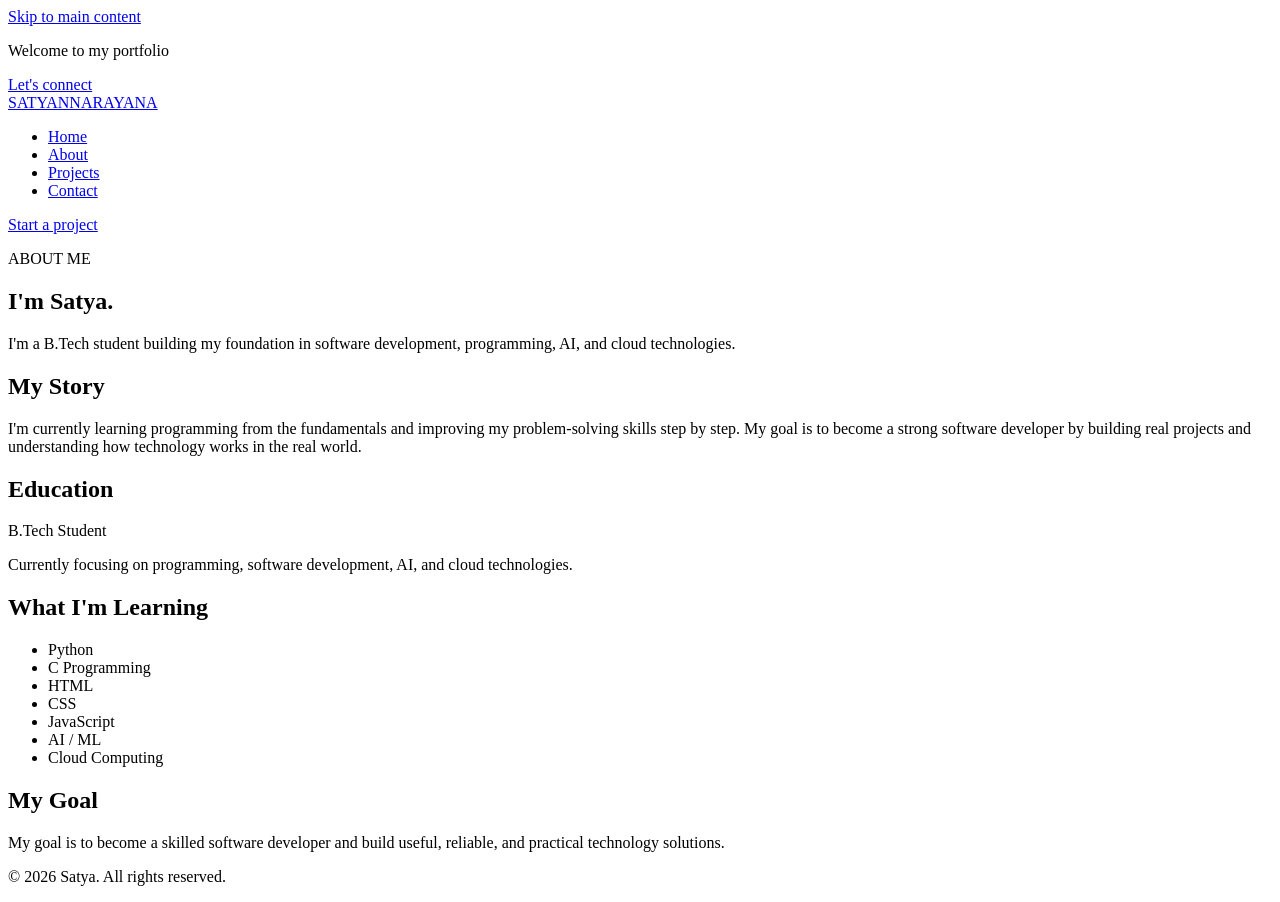
==== about.html @ 2a87a5e0 "Add files via upload" ====
<!DOCTYPE html>
<html lang="en">

<head>
    <meta charset="UTF-8">

    <meta name="viewport" content="width=device-width, initial-scale=1.0">

    <meta
        name="description"
        content="Learn more about Satya, a B.Tech student interested in software development, AI, and cloud technologies."
    >

    <meta name="author" content="Satya">

    <title>About | Satya</title>

    <link rel="stylesheet" href="css/style.css">
</head>

<body>

    <!-- Skip link -->
    <a class="skip-link" href="#main-content">
        Skip to main content
    </a>


    <!-- Announcement -->
    <aside class="announcement" aria-label="Portfolio announcement">

        <p>
            Welcome to my portfolio
        </p>

        <a href="contact.html">
            Let's connect
        </a>

    </aside>


    <!-- Header -->
    <header class="site-header">

        <a
            class="logo"
            href="index.html"
            aria-label="Satya home"
        >
            SATYANNARAYANA
        </a>


        <nav aria-label="Main navigation">

            <ul>

                <li>
                    <a href="index.html">
                        Home
                    </a>
                </li>

                <li>
                    <a
                        href="about.html"
                        aria-current="page"
                    >
                        About
                    </a>
                </li>

                <li>
                    <a href="projects.html">
                       Projects
                    </a>
                </li>

                <li>
                    <a href="contact.html">
                        Contact
                    </a>
                </li>

            </ul>

        </nav>


        <a
            class="header-button"
            href="contact.html"
        >
            Start a project
        </a>

    </header>


    <!-- Main -->
    <main id="main-content">


        <!-- About Hero -->
        <section
            class="placeholder-section"
            aria-labelledby="about-title"
        >

            <p class="eyebrow">
                ABOUT ME
            </p>

            <h1 id="about-title">
                I'm Satya.
            </h1>

            <p class="hero-description">
                I'm a B.Tech student building my foundation
                in software development, programming, AI,
                and cloud technologies.
            </p>

        </section>


        <!-- My Story -->
        <section
            class="placeholder-section"
            aria-labelledby="story-title"
        >

            <h2 id="story-title">
                My Story
            </h2>

            <p class="hero-description">
                I'm currently learning programming from the
                fundamentals and improving my problem-solving
                skills step by step. My goal is to become a
                strong software developer by building real
                projects and understanding how technology
                works in the real world.
            </p>

        </section>


        <!-- Education -->
        <section
            class="placeholder-section"
            aria-labelledby="education-title"
        >

            <h2 id="education-title">
                Education
            </h2>

            <p class="hero-description">
                B.Tech Student
            </p>

            <p class="hero-description">
                Currently focusing on programming,
                software development, AI, and cloud
                technologies.
            </p>

        </section>


        <!-- Learning -->
        <section
            class="placeholder-section"
            aria-labelledby="learning-title"
        >

            <h2 id="learning-title">
                What I'm Learning
            </h2>

            <ul class="skills-list">

                <li>Python</li>

                <li>C Programming</li>

                <li>HTML</li>

                <li>CSS</li>

                <li>JavaScript</li>

                <li>AI / ML</li>

                <li>Cloud Computing</li>

            </ul>

        </section>


        <!-- Goal -->
        <section
            class="placeholder-section"
            aria-labelledby="goal-title"
        >

            <h2 id="goal-title">
                My Goal
            </h2>

            <p class="hero-description">
                My goal is to become a skilled software
                developer and build useful, reliable,
                and practical technology solutions.
            </p>

        </section>


    </main>


    <!-- Footer -->
    <footer class="site-footer">

        <p>
            &copy; 2026 Satya. All rights reserved.
        </p>

    </footer>

</body>

</html>
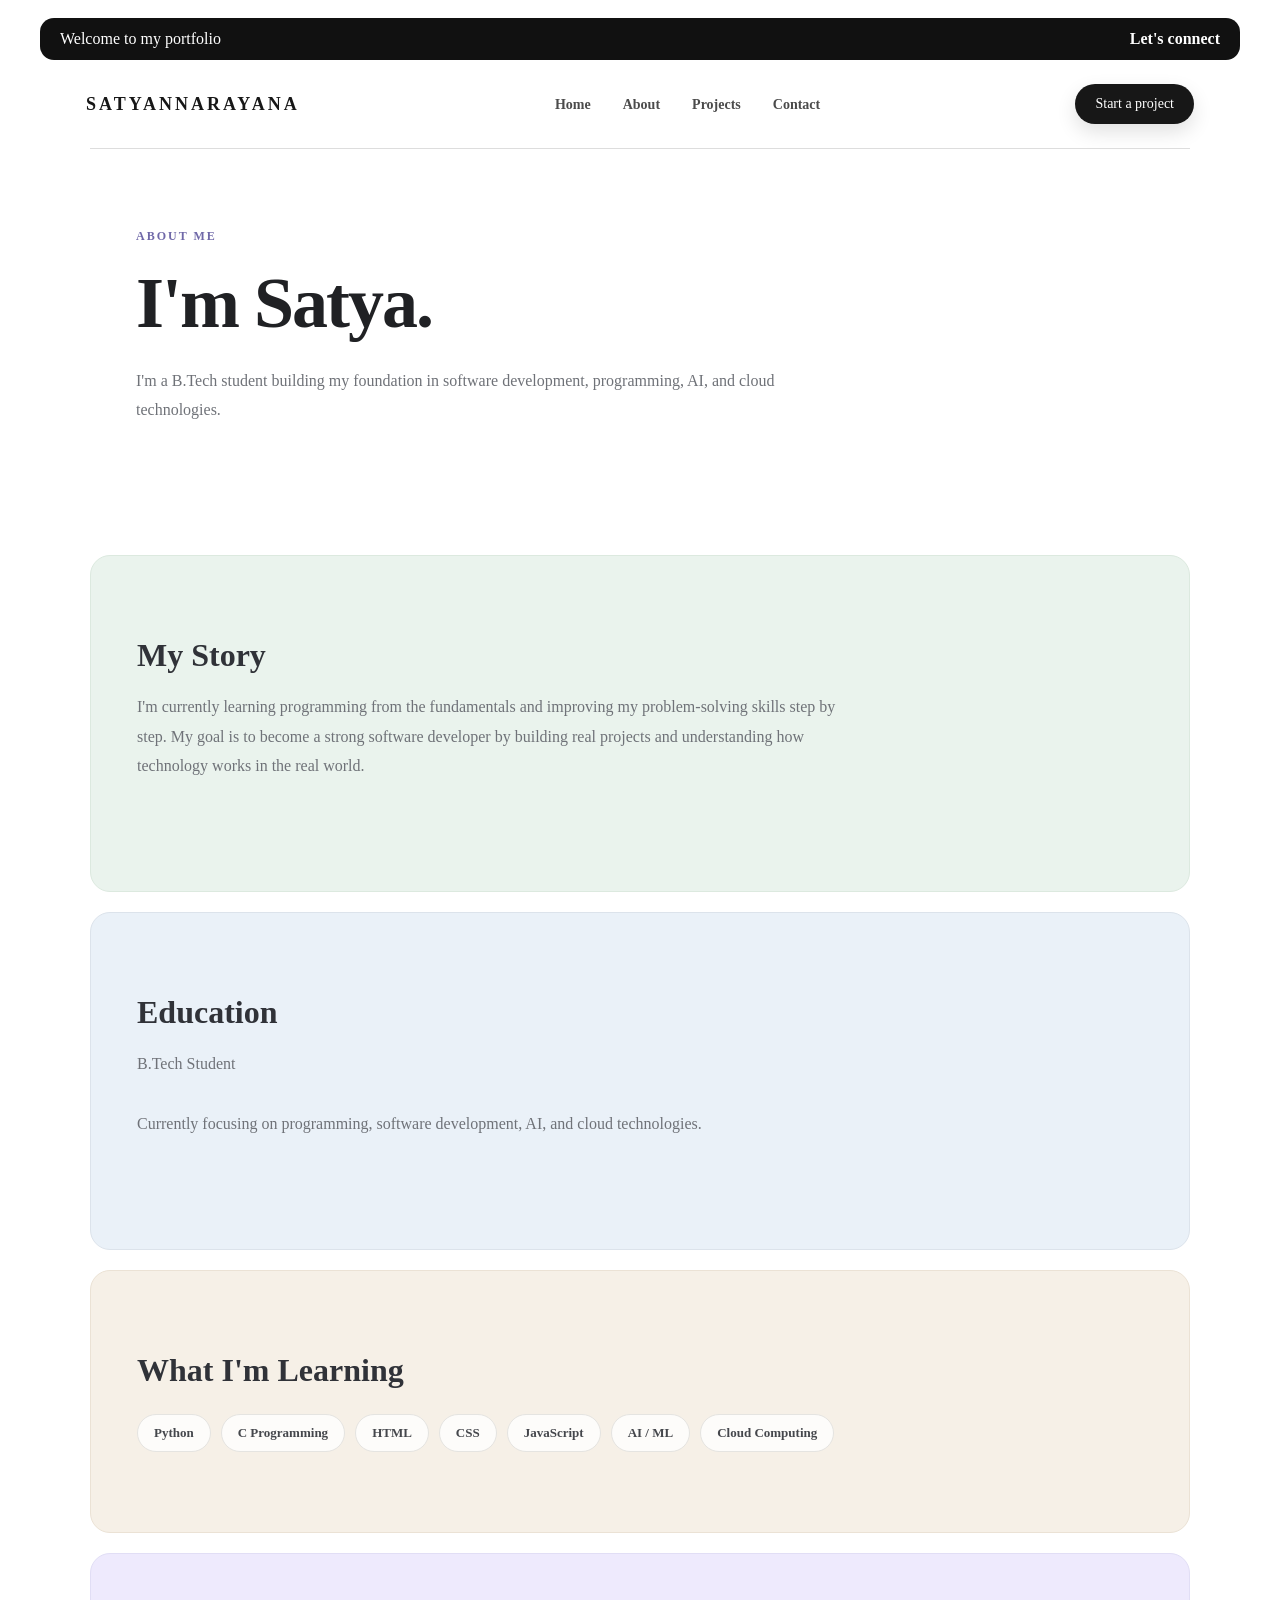
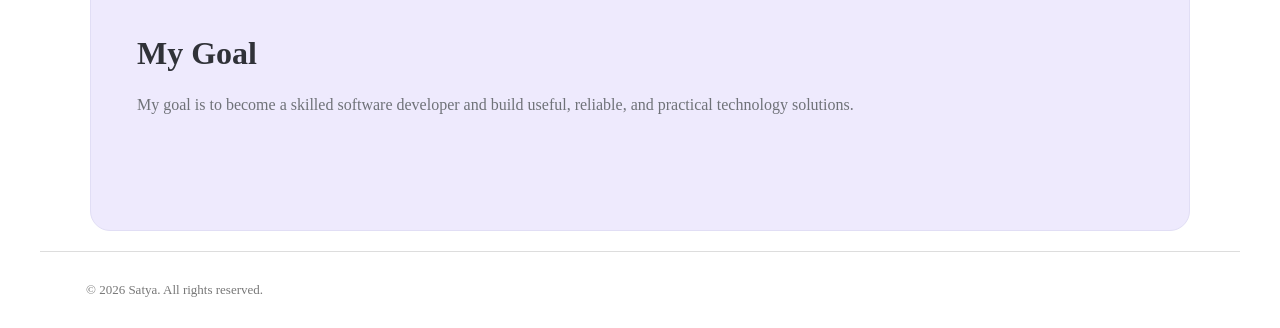
==== commit 0c68eafe: "Update about.html" ====
--- a/about.html
+++ b/about.html
@@ -15,7 +15,7 @@
 
     <title>About | Satya</title>
 
-    <link rel="stylesheet" href="css/style.css">
+    <link rel="stylesheet" href="style.css">
 </head>
 
 <body>
@@ -234,4 +234,4 @@
 
 </body>
 
-</html>+</html>
--- a/style.css
+++ b/style.css
@@ -0,0 +1,1843 @@
+/* =================================
+   RESET
+================================= */
+
+* {
+    margin: 0;
+    padding: 0;
+    box-sizing: border-box;
+}
+
+
+html {
+    scroll-behavior: smooth;
+}
+
+
+
+    .announcement {
+    max-width: 1200px;
+    margin: 18px auto 0;
+    padding: 12px 20px;
+    background: #111111;
+    color: #ffffff;
+    border-radius: 14px;
+
+    display: flex;
+    justify-content: space-between;
+    align-items: center;
+    gap: 20px;
+}
+
+.announcement p {
+    margin: 0;
+}
+
+.announcement a {
+    color: #ffffff;
+    text-decoration: none;
+    font-weight: 600;
+}
+
+.announcement a:hover {
+    text-decoration: underline;
+}
+
+
+/* =================================
+   ACCESSIBILITY
+================================= */
+
+.skip-link {
+    position: absolute;
+
+    left: -9999px;
+    top: 10px;
+
+    background: #171717;
+    color: white;
+
+    padding: 12px 18px;
+
+    text-decoration: none;
+
+    border-radius: 6px;
+
+    z-index: 9999;
+}
+
+
+.skip-link:focus {
+    left: 10px;
+}
+
+
+a:focus-visible {
+    outline: 3px solid #b58a6d;
+
+    outline-offset: 4px;
+}
+
+
+/* =================================
+   TOP BAR
+================================= */
+
+.top-bar {
+    max-width: 1200px;
+
+    margin: 12px auto 0;
+
+    padding: 8px 30px;
+
+    background: #171717;
+
+    color: white;
+
+    border-radius: 14px 14px 0 0;
+
+    display: flex;
+
+    justify-content: space-between;
+
+    align-items: center;
+
+    font-size: 11px;
+}
+
+
+.top-bar p {
+    color: #cfcfcf;
+}
+
+
+.top-bar a {
+    color: white;
+
+    text-decoration: none;
+}
+
+
+/* =================================
+   HEADER
+================================= */
+
+.site-header {
+    max-width: 1200px;
+    margin: 0 auto;
+    padding: 24px 46px;
+
+    display: flex;
+    align-items: center;
+    justify-content: space-between;
+    gap: 30px;
+}
+
+
+.logo {
+    color: #171717;
+
+    text-decoration: none;
+
+    font-size: 18px;
+
+    font-weight: 800;
+
+    letter-spacing: 3px;
+}
+
+
+/* Navigation */
+
+nav ul {
+    list-style: none;
+    display: flex;
+    align-items: center;
+    gap: 32px;
+    margin: 0;
+    padding: 0;
+}
+
+
+
+
+ nav a {
+    color: #4b4b4b;
+    text-decoration: none;
+    font-size: 14px;
+    font-weight: 600;
+}
+
+
+nav a:hover {
+    color: #000;
+}
+
+
+/* Header button */
+
+.header-button {
+    color: white;
+
+    background: #171717;
+
+    padding: 12px 20px;
+
+    border-radius: 30px;
+
+    text-decoration: none;
+
+    font-size: 14px;
+
+    box-shadow:
+        0 8px 20px rgba(0, 0, 0, 0.12);
+}
+
+
+/* =================================
+   HERO
+=============================== */
+
+.hero {
+    max-width: 1200px;
+
+    min-height: 620px;
+
+    margin: auto;
+
+    padding: 60px 46px;
+
+    display: grid;
+
+    grid-template-columns: 1fr 1fr;
+
+    align-items: center;
+
+    gap: 50px;
+}
+
+
+.hero-content {
+    max-width: 560px;
+}
+
+
+/* Small heading */
+
+.eyebrow {
+    color: #a98a73;
+
+    font-size: 12px;
+
+    font-weight: 700;
+
+    letter-spacing: 2px;
+
+    margin-bottom: 22px;
+}
+
+
+/* Main heading */
+
+.hero h1 {
+    font-size: clamp(48px, 6vw, 78px);
+
+    line-height: 0.98;
+
+    letter-spacing: -4px;
+
+    font-weight: 800;
+
+    margin-bottom: 30px;
+}
+
+
+.hero h1 span {
+    color: #b58a6d;
+}
+
+
+/* Description */
+
+.hero-description {
+    max-width: 500px;
+
+    color: #6b6b6b;
+
+    font-size: 16px;
+
+    margin-bottom: 30px;
+}
+
+
+/* =================================
+   BUTTONS
+================================= */
+
+.hero-buttons {
+    display: flex;
+
+    gap: 15px;
+
+    flex-wrap: wrap;
+}
+
+
+.button {
+    display: inline-block;
+
+    padding: 14px 24px;
+
+    border-radius: 30px;
+
+    text-decoration: none;
+
+    font-size: 14px;
+
+    font-weight: 600;
+}
+
+
+.primary-button {
+    background: #171717;
+
+    color: white;
+
+    box-shadow:
+        0 10px 25px rgba(0, 0, 0, 0.15);
+}
+
+
+.secondary-button {
+    background: transparent;
+
+    color: #171717;
+
+    border: 1px solid #cfcfcf;
+}
+
+
+.button:hover {
+    transform: translateY(-2px);
+}
+
+
+/* =================================
+   HERO IMAGE
+=================================== */
+
+    .hero-image img {
+    width: min(100%, 500px);
+    height: 520px;
+    object-fit: cover;
+    display: block;
+
+    border-radius: 48% 52% 45% 55% / 35% 40% 60% 65%;
+}
+
+
+.image-shape {
+    width: min(100%, 500px);
+
+    height: 520px;
+
+    overflow: hidden;
+
+    border-radius:
+        48% 52% 45% 55%
+        /
+        35% 40% 60% 65%;
+}
+
+
+.image-shape img {
+    width: 100%;
+
+    height: 100%;
+
+    object-fit: cover;
+
+    display: block;
+}
+
+
+/* =================================
+   SKILLS
+================================= */
+
+.skills-section {
+    max-width: 1200px;
+
+    margin: auto;
+
+    padding: 20px 46px 70px;
+}
+
+
+.skills-section h2 {
+    color: #999;
+
+    font-size: 12px;
+
+    text-transform: uppercase;
+
+    letter-spacing: 2px;
+
+    margin-bottom: 20px;
+}
+
+
+.skills-list {
+    list-style: none;
+
+    display: flex;
+
+    flex-wrap: wrap;
+
+    gap: 45px;
+}
+
+
+.skills-list li {
+    color: #777;
+
+    font-size: 14px;
+
+    font-weight: 700;
+}
+
+
+/* =================================
+   TEMPORARY SECTIONS
+================================= */
+
+.placeholder-section {
+    max-width: 1200px;
+
+    margin: auto;
+
+    padding: 100px 46px;
+
+    border-top: 1px solid #ddd;
+}
+
+
+.placeholder-section h2 {
+    font-size: 40px;
+
+    margin-bottom: 10px;
+}
+
+
+/* =================================
+   FOOTER
+================================= */
+
+.site-footer {
+    max-width: 1200px;
+
+    margin: auto;
+
+    padding: 30px 46px;
+
+    border-top: 1px solid #ddd;
+
+    color: #777;
+
+    font-size: 13px;
+}
+
+
+/* =================================
+   TABLET
+================================= */
+
+@media (max-width: 900px) {
+
+    .hero {
+        grid-template-columns: 1fr;
+
+        text-align: center;
+
+        padding: 50px 30px;
+    }
+
+
+    .hero-content {
+        max-width: 700px;
+
+        margin: auto;
+    }
+
+
+    .hero-description {
+        margin-left: auto;
+
+        margin-right: auto;
+    }
+
+
+    .hero-buttons {
+        justify-content: center;
+    }
+
+
+    .hero-image {
+        margin-top: 20px;
+    }
+
+
+    .skills-section {
+        text-align: center;
+
+        padding-left: 30px;
+
+        padding-right: 30px;
+    }
+
+
+    .skills-list {
+        justify-content: center;
+    }
+
+}
+
+
+/* =================================
+   MOBILE
+================================= */
+
+@media (max-width: 600px) {
+
+    .top-bar {
+        margin: 0;
+
+        border-radius: 0;
+
+        padding: 8px 15px;
+
+        font-size: 10px;
+    }
+
+
+    .site-header {
+        padding: 20px;
+
+        flex-wrap: wrap;
+
+        gap: 20px;
+    }
+
+
+    nav {
+        width: 100%;
+
+        order: 3;
+    }
+
+
+    nav ul {
+        justify-content: center;
+
+        gap: 18px;
+    }
+
+
+    nav a {
+        font-size: 13px;
+    }
+
+
+    .header-button {
+        display: none;
+    }
+
+
+    .hero {
+        min-height: auto;
+
+        padding: 45px 20px;
+    }
+
+
+    .hero h1 {
+        font-size: clamp(40px, 12vw, 58px);
+
+        letter-spacing: -2px;
+    }
+
+
+    .hero-description {
+        font-size: 15px;
+    }
+
+
+    .hero-buttons {
+        flex-direction: column;
+
+        align-items: stretch;
+    }
+
+
+    .button {
+        text-align: center;
+
+        width: 100%;
+    }
+
+
+    .image-shape {
+        width: 100%;
+
+        max-width: 400px;
+
+        height: 380px;
+    }
+
+
+    .skills-section {
+        padding: 20px;
+
+        padding-bottom: 50px;
+    }
+
+
+    .skills-list {
+        gap: 18px 25px;
+    }
+
+
+    .placeholder-section {
+        padding: 70px 20px;
+    }
+
+
+    .placeholder-section h2 {
+        font-size: 32px;
+    }
+
+
+    .site-footer {
+        padding: 25px 20px;
+
+        text-align: center;
+    }
+
+}
+
+
+/* =================================
+   SMALL PHONES
+================================= */
+
+@media (max-width: 380px) {
+
+    .logo {
+        font-size: 16px;
+    }
+
+
+    nav ul {
+        gap: 12px;
+    }
+
+
+    nav a {
+        font-size: 12px;
+    }
+
+
+    .hero {
+        padding-left: 15px;
+
+        padding-right: 15px;
+    }
+
+
+    .hero h1 {
+        font-size: 38px;
+    }
+
+
+    .image-shape {
+        height: 320px;
+    }
+
+}
+ /* =================================
+    PROJECTS
+ ================================= */
+
+.projects-intro {
+    max-width: 1200px;
+    margin: auto;
+    padding: 90px 46px 50px;
+}
+
+.projects-intro h1 {
+    font-size: clamp(42px, 6vw, 68px);
+    line-height: 1;
+    letter-spacing: -3px;
+    margin-bottom: 22px;
+}
+
+.projects-intro p {
+    max-width: 600px;
+    color: #6b6b6b;
+    font-size: 16px;
+    line-height: 1.7;
+}
+
+
+.projects-grid {
+    max-width: 1200px;
+    margin: auto;
+    padding: 20px 46px 90px;
+
+    display: grid;
+    grid-template-columns: repeat(2, 1fr);
+    gap: 25px;
+}
+
+
+.project-card {
+    padding: 35px;
+
+    background: #f7f7f7;
+
+    border: 1px solid #e5e5e5;
+
+    border-radius: 24px;
+
+    transition:
+        transform 0.3s ease,
+        box-shadow 0.3s ease;
+}
+
+
+.project-card:hover {
+    transform: translateY(-8px);
+
+    box-shadow:
+        0 18px 40px rgba(0, 0, 0, 0.10);
+}
+
+
+.project-number {
+    color: #a98a73;
+
+    font-size: 12px;
+
+    font-weight: 700;
+
+    letter-spacing: 2px;
+
+    margin-bottom: 25px;
+}
+
+
+.project-card h2 {
+    font-size: 30px;
+
+    margin-bottom: 15px;
+}
+
+
+.project-card p {
+    color: #6b6b6b;
+
+    line-height: 1.7;
+
+    margin-bottom: 25px;
+}
+
+
+.project-tech {
+    list-style: none;
+
+    display: flex;
+
+    flex-wrap: wrap;
+
+    gap: 10px;
+}
+
+
+.project-tech li {
+    padding: 8px 13px;
+
+    background: white;
+
+    border: 1px solid #ddd;
+
+    border-radius: 20px;
+
+    font-size: 12px;
+
+    font-weight: 600;
+}
+
+
+/* Project button */
+
+.project-link {
+    display: inline-block;
+
+    margin-top: 25px;
+
+    padding: 11px 18px;
+
+    background: #171717;
+
+    color: white;
+
+    border-radius: 25px;
+
+    text-decoration: none;
+
+    font-size: 13px;
+
+    font-weight: 600;
+}
+
+
+.project-link:hover {
+    transform: translateY(-2px);
+}
+
+
+/* Mobile */
+
+@media (max-width: 700px) {
+
+    .projects-intro {
+        padding: 60px 20px 30px;
+    }
+
+    .projects-intro h1 {
+        letter-spacing: -2px;
+    }
+
+    .projects-grid {
+        grid-template-columns: 1fr;
+
+        padding: 20px 20px 60px;
+    }
+
+    .project-card {
+        padding: 25px;
+    }
+
+}
+ /* =================================
+    PROJECTS
+ ================================= */
+
+.projects-intro {
+    max-width: 1200px;
+    margin: auto;
+    padding: 90px 46px 50px;
+}
+
+.projects-intro h1 {
+    font-size: clamp(42px, 6vw, 68px);
+    line-height: 1;
+    letter-spacing: -3px;
+    margin-bottom: 22px;
+}
+
+.projects-intro p {
+    max-width: 600px;
+    color: #6b6b6b;
+    font-size: 16px;
+    line-height: 1.7;
+}
+
+
+.projects-grid {
+    max-width: 1200px;
+    margin: auto;
+    padding: 20px 46px 90px;
+
+    display: grid;
+    grid-template-columns: repeat(2, 1fr);
+    gap: 25px;
+}
+
+
+.project-card {
+    padding: 35px;
+
+    background: #f7f7f7;
+
+    border: 1px solid #e5e5e5;
+
+    border-radius: 24px;
+
+    transition:
+        transform 0.3s ease,
+        box-shadow 0.3s ease;
+}
+
+
+.project-card:hover {
+    transform: translateY(-8px);
+
+    box-shadow:
+        0 18px 40px rgba(0, 0, 0, 0.10);
+}
+
+
+.project-number {
+    color: #a98a73;
+
+    font-size: 12px;
+
+    font-weight: 700;
+
+    letter-spacing: 2px;
+
+    margin-bottom: 25px;
+}
+
+
+.project-card h2 {
+    font-size: 30px;
+
+    margin-bottom: 15px;
+}
+
+
+.project-card p {
+    color: #6b6b6b;
+
+    line-height: 1.7;
+
+    margin-bottom: 25px;
+}
+
+
+.project-tech {
+    list-style: none;
+
+    display: flex;
+
+    flex-wrap: wrap;
+
+    gap: 10px;
+}
+
+
+.project-tech li {
+    padding: 8px 13px;
+
+    background: white;
+
+    border: 1px solid #ddd;
+
+    border-radius: 20px;
+
+    font-size: 12px;
+
+    font-weight: 600;
+}
+
+
+/* Project button */
+
+.project-link {
+    display: inline-block;
+
+    margin-top: 25px;
+
+    padding: 11px 18px;
+
+    background: #171717;
+
+    color: white;
+
+    border-radius: 25px;
+
+    text-decoration: none;
+
+    font-size: 13px;
+
+    font-weight: 600;
+}
+
+
+.project-link:hover {
+    transform: translateY(-2px);
+}
+
+
+/* Mobile */
+
+@media (max-width: 700px) {
+
+    .projects-intro {
+        padding: 60px 20px 30px;
+    }
+
+    .projects-intro h1 {
+        letter-spacing: -2px;
+    }
+
+    .projects-grid {
+        grid-template-columns: 1fr;
+
+        padding: 20px 20px 60px;
+    }
+
+    .project-card {
+        padding: 25px;
+    }
+
+}
+/* =================================
+   CONTACT FORM
+================================= */
+
+.contact-form {
+    max-width: 600px;
+
+    margin-top: 40px;
+
+    display: flex;
+
+    flex-direction: column;
+
+    gap: 22px;
+}
+
+
+.contact-form div {
+    display: flex;
+
+    flex-direction: column;
+
+    gap: 8px;
+}
+
+
+.contact-form label {
+    font-size: 13px;
+
+    font-weight: 700;
+
+    color: #333;
+}
+
+
+.contact-form input,
+.contact-form textarea {
+    width: 100%;
+
+    padding: 14px 16px;
+
+    border: 1px solid #d5d5d5;
+
+    border-radius: 10px;
+
+    font-family: inherit;
+
+    font-size: 14px;
+
+    outline: none;
+
+    background: #fafafa;
+}
+
+
+.contact-form input:focus,
+.contact-form textarea:focus {
+    border-color: #171717;
+}
+
+
+.contact-form textarea {
+    resize: vertical;
+}
+
+
+.contact-form button {
+    border: none;
+
+    cursor: pointer;
+
+    width: fit-content;
+}
+/* =================================
+   INNER PAGES - MODERN LOOK
+================================= */
+
+.placeholder-section {
+    max-width: 1100px;
+    margin: 0 auto;
+    padding: 80px 46px;
+}
+
+
+/* Better headings */
+
+.placeholder-section h1 {
+    font-size: clamp(42px, 6vw, 72px);
+    line-height: 1.05;
+    letter-spacing: -2px;
+    margin-bottom: 24px;
+}
+
+
+.placeholder-section h2 {
+    font-size: 32px;
+    line-height: 1.2;
+    margin-bottom: 18px;
+}
+
+
+/* Inner page paragraphs */
+
+.placeholder-section .hero-description {
+    max-width: 720px;
+    line-height: 1.8;
+}
+
+
+/* =================================
+   SECTION SEPARATION
+================================= */
+
+.placeholder-section + .placeholder-section {
+    border-top: 1px solid #eeeeee;
+}
+
+
+/* =================================
+   PROJECT PAGE
+================================= */
+
+.placeholder-section[aria-labelledby="guessing-game-title"],
+.placeholder-section[aria-labelledby="password-generator-title"] {
+    position: relative;
+
+    margin-top: 20px;
+
+    border: 1px solid #e8e8e8;
+
+    border-radius: 20px;
+
+    background: #fafafa;
+
+    box-shadow:
+        0 10px 30px rgba(0, 0, 0, 0.04);
+}
+
+
+.placeholder-section[aria-labelledby="guessing-game-title"]::before {
+    content: "01";
+
+    position: absolute;
+
+    top: 28px;
+    right: 32px;
+
+    font-size: 13px;
+
+    font-weight: 700;
+
+    color: #999;
+
+    letter-spacing: 2px;
+}
+
+
+.placeholder-section[aria-labelledby="password-generator-title"]::before {
+    content: "02";
+
+    position: absolute;
+
+    top: 28px;
+    right: 32px;
+
+    font-size: 13px;
+
+    font-weight: 700;
+
+    color: #999;
+
+    letter-spacing: 2px;
+}
+
+
+/* =================================
+   SKILLS
+================================= */
+
+.skills-list {
+    display: flex;
+
+    flex-wrap: wrap;
+
+    gap: 10px;
+
+    padding: 0;
+
+    margin-top: 25px;
+
+    list-style: none;
+}
+
+
+.skills-list li {
+    padding: 10px 16px;
+
+    border: 1px solid #dedede;
+
+    border-radius: 30px;
+
+    background: white;
+
+    font-size: 13px;
+
+    font-weight: 600;
+
+    transition: 0.2s ease;
+}
+
+
+.skills-list li:hover {
+    transform: translateY(-3px);
+
+    border-color: #171717;
+
+    box-shadow:
+        0 8px 18px rgba(0, 0, 0, 0.08);
+}
+
+
+/* =================================
+   CONTACT DETAILS
+================================= */
+
+.contact-details {
+    max-width: 1100px;
+
+    margin: 0 auto;
+
+    padding: 20px 46px 90px;
+}
+
+
+.contact-details h2 {
+    font-size: 32px;
+
+    margin-bottom: 30px;
+}
+
+
+.contact-item {
+    display: flex;
+
+    justify-content: space-between;
+
+    align-items: center;
+
+    padding: 20px 0;
+
+    border-bottom: 1px solid #eeeeee;
+}
+
+
+.contact-item span {
+    font-size: 12px;
+
+    font-weight: 700;
+
+    text-transform: uppercase;
+
+    letter-spacing: 1px;
+
+    color: #999;
+}
+
+
+.contact-item a,
+.contact-item p {
+    color: #171717;
+
+    text-decoration: none;
+
+    margin: 0;
+
+    font-size: 15px;
+}
+
+
+.contact-item a:hover {
+    text-decoration: underline;
+}
+
+
+/* =================================
+   CONTACT FORM
+================================= */
+
+.contact-form {
+    background: #fafafa;
+
+    border: 1px solid #e8e8e8;
+
+    border-radius: 20px;
+
+    padding: 32px;
+
+    box-shadow:
+        0 15px 40px rgba(0, 0, 0, 0.05);
+}
+
+
+.contact-form input,
+.contact-form textarea {
+    background: white;
+
+    transition: 0.2s ease;
+}
+
+
+.contact-form input:focus,
+.contact-form textarea:focus {
+    transform: translateY(-1px);
+
+    box-shadow:
+        0 5px 15px rgba(0, 0, 0, 0.05);
+}
+
+
+/* =================================
+   MOBILE
+================================= */
+
+@media (max-width: 700px) {
+
+    .placeholder-section {
+        padding: 55px 20px;
+    }
+
+
+    .placeholder-section h1 {
+        font-size: 42px;
+
+        letter-spacing: -1px;
+    }
+
+
+    .placeholder-section h2 {
+        font-size: 28px;
+    }
+
+
+    .placeholder-section[aria-labelledby="guessing-game-title"],
+    .placeholder-section[aria-labelledby="password-generator-title"] {
+        margin-left: 20px;
+
+        margin-right: 20px;
+
+        padding: 35px 25px;
+    }
+
+
+    .contact-form {
+        padding: 22px;
+    }
+
+
+    .contact-details {
+        padding-left: 20px;
+
+        padding-right: 20px;
+    }
+
+
+    .contact-item {
+        align-items: flex-start;
+
+        flex-direction: column;
+
+        gap: 8px;
+    }
+
+}
+/* =================================
+   MINIMAL ACCENT COLORS
+================================= */
+
+:root {
+    --accent: #635bff;
+    --accent-light: #f3f1ff;
+    --accent-border: #dcd8ff;
+}
+
+
+/* =================================
+   INNER PAGE HEADINGS
+================================= */
+
+.placeholder-section h1 {
+    color: #171717;
+}
+
+.placeholder-section h2 {
+    color: #25213d;
+}
+
+
+/* Small accent line */
+
+.eyebrow {
+    color: var(--accent);
+}
+
+
+/* =================================
+   PROJECT SECTIONS
+================================= */
+
+.placeholder-section[aria-labelledby="guessing-game-title"],
+.placeholder-section[aria-labelledby="password-generator-title"] {
+    border-color: var(--accent-border);
+
+    background: linear-gradient(
+        135deg,
+        #ffffff 0%,
+        var(--accent-light) 100%
+    );
+}
+
+
+/* Project number */
+
+.placeholder-section[aria-labelledby="guessing-game-title"]::before,
+.placeholder-section[aria-labelledby="password-generator-title"]::before {
+    color: var(--accent);
+}
+
+
+/* =================================
+   SKILLS
+================================= */
+
+.skills-list li {
+    background: #ffffff;
+
+    border-color: var(--accent-border);
+
+    transition: all 0.2s ease;
+}
+
+
+.skills-list li:hover {
+    color: var(--accent);
+
+    border-color: var(--accent);
+
+    background: var(--accent-light);
+}
+
+
+/* =================================
+   CONTACT FORM
+================================= */
+
+.contact-form {
+    border-color: var(--accent-border);
+
+    background: linear-gradient(
+        135deg,
+        #ffffff 0%,
+        #faf9ff 100%
+    );
+}
+
+
+.contact-form input:focus,
+.contact-form textarea:focus {
+    border-color: var(--accent);
+
+    box-shadow:
+        0 0 0 3px rgba(99, 91, 255, 0.10);
+}
+
+
+/* =================================
+   CONTACT DETAILS
+================================= */
+
+.contact-details h2 {
+    color: #25213d;
+}
+
+
+.contact-item a {
+    color: var(--accent);
+}
+
+
+.contact-item a:hover {
+    color: #4b45c6;
+}
+
+
+/* =================================
+   BUTTON
+================================= */
+
+.primary-button {
+    background: var(--accent);
+
+    box-shadow:
+        0 10px 25px rgba(99, 91, 255, 0.20);
+}
+
+
+.primary-button:hover {
+    background: #5149d8;
+}
+/* =================================
+   SOFT / MUTED INNER PAGE THEME
+================================= */
+
+:root {
+    --ink: #202124;
+
+    --muted-text: #6f7278;
+
+    --lavender: #eeeafd;
+    --lavender-dark: #6f68a8;
+
+    --sage: #eaf3ed;
+    --sage-dark: #5f806b;
+
+    --blue-soft: #eaf1f8;
+    --blue-dark: #607994;
+
+    --beige: #f6f0e7;
+    --beige-dark: #8b7962;
+
+    --soft-border: #e5e4e1;
+}
+
+
+/* =================================
+   GENERAL INNER PAGE
+================================= */
+
+.placeholder-section {
+    position: relative;
+}
+
+
+.placeholder-section h1 {
+    color: var(--ink);
+}
+
+
+.placeholder-section h2 {
+    color: #303238;
+}
+
+
+.placeholder-section .hero-description {
+    color: var(--muted-text);
+
+    line-height: 1.85;
+}
+
+
+/* =================================
+   EYEBROW
+================================= */
+
+.placeholder-section .eyebrow {
+    color: var(--lavender-dark);
+
+    font-weight: 700;
+
+    letter-spacing: 2px;
+}
+
+
+/* =================================
+   ABOUT PAGE
+================================= */
+
+/* Story */
+
+.placeholder-section[aria-labelledby="story-title"] {
+    background: var(--sage);
+
+    border-radius: 20px;
+
+    margin: 20px auto;
+
+    border: 1px solid #dce9df;
+}
+
+
+/* Education */
+
+.placeholder-section[aria-labelledby="education-title"] {
+    background: var(--blue-soft);
+
+    border-radius: 20px;
+
+    margin: 20px auto;
+
+    border: 1px solid #dce3eb;
+}
+
+
+/* What I'm Learning */
+
+.placeholder-section[aria-labelledby="learning-title"] {
+    background: var(--beige);
+
+    border-radius: 20px;
+
+    margin: 20px auto;
+
+    border: 1px solid #ebe2d5;
+}
+
+
+/* Goal */
+
+.placeholder-section[aria-labelledby="goal-title"] {
+    background: var(--lavender);
+
+    border-radius: 20px;
+
+    margin: 20px auto;
+
+    border: 1px solid #e1def5;
+}
+
+
+/* =================================
+   SKILLS
+================================= */
+
+.skills-list li {
+    background: rgba(255, 255, 255, 0.8);
+
+    border: 1px solid var(--soft-border);
+
+    color: #45474c;
+
+    transition:
+        transform 0.2s ease,
+        background 0.2s ease,
+        border-color 0.2s ease;
+}
+
+
+.skills-list li:hover {
+    transform: translateY(-3px);
+
+    background: white;
+
+    border-color: var(--lavender-dark);
+
+    color: var(--lavender-dark);
+}
+
+
+/* =================================
+   PROJECTS
+================================= */
+
+.placeholder-section[aria-labelledby="guessing-game-title"] {
+    background: var(--blue-soft);
+
+    border: 1px solid #dce5ee;
+
+    border-radius: 22px;
+
+    margin: 25px auto;
+}
+
+
+.placeholder-section[aria-labelledby="password-generator-title"] {
+    background: var(--sage);
+
+    border: 1px solid #dce9df;
+
+    border-radius: 22px;
+
+    margin: 25px auto;
+}
+
+
+/* Project numbers */
+
+.placeholder-section[aria-labelledby="guessing-game-title"]::before {
+    color: var(--blue-dark);
+
+    background: rgba(255, 255, 255, 0.7);
+
+    padding: 8px 12px;
+
+    border-radius: 20px;
+}
+
+
+.placeholder-section[aria-labelledby="password-generator-title"]::before {
+    color: var(--sage-dark);
+
+    background: rgba(255, 255, 255, 0.7);
+
+    padding: 8px 12px;
+
+    border-radius: 20px;
+}
+
+
+/* =================================
+   CONTACT
+================================= */
+
+.contact-form {
+    background: #faf9f6;
+
+    border: 1px solid #e4e1db;
+
+    border-radius: 22px;
+
+    box-shadow:
+        0 15px 35px rgba(40, 40, 40, 0.05);
+}
+
+
+.contact-form label {
+    color: #4e5055;
+}
+
+
+.contact-form input,
+.contact-form textarea {
+    background: #ffffff;
+
+    border-color: #dededb;
+}
+
+
+.contact-form input:focus,
+.contact-form textarea:focus {
+    border-color: var(--lavender-dark);
+
+    box-shadow:
+        0 0 0 3px rgba(111, 104, 168, 0.10);
+}
+
+
+/* Send button */
+
+.primary-button {
+    background: #68619a;
+
+    color: white;
+
+    box-shadow:
+        0 8px 20px rgba(104, 97, 154, 0.18);
+}
+
+
+.primary-button:hover {
+    background: #595384;
+}
+
+
+/* =================================
+   CONTACT DETAILS
+================================= */
+
+.contact-details {
+    margin-top: 25px;
+}
+
+
+.contact-details h2 {
+    color: #303238;
+}
+
+
+.contact-item {
+    border-bottom: 1px solid #e8e6e2;
+}
+
+
+.contact-item span {
+    color: #99928a;
+}
+
+
+.contact-item a {
+    color: #68619a;
+
+    transition: color 0.2s ease;
+}
+
+
+.contact-item a:hover {
+    color: #4f4977;
+}
+
+
+/* =================================
+   SUBTLE HOVER EFFECT
+================================= */
+
+.placeholder-section[aria-labelledby="story-title"],
+.placeholder-section[aria-labelledby="education-title"],
+.placeholder-section[aria-labelledby="learning-title"],
+.placeholder-section[aria-labelledby="goal-title"],
+.placeholder-section[aria-labelledby="guessing-game-title"],
+.placeholder-section[aria-labelledby="password-generator-title"] {
+    transition:
+        transform 0.25s ease,
+        box-shadow 0.25s ease;
+}
+
+
+.placeholder-section[aria-labelledby="story-title"]:hover,
+.placeholder-section[aria-labelledby="education-title"]:hover,
+.placeholder-section[aria-labelledby="learning-title"]:hover,
+.placeholder-section[aria-labelledby="goal-title"]:hover,
+.placeholder-section[aria-labelledby="guessing-game-title"]:hover,
+.placeholder-section[aria-labelledby="password-generator-title"]:hover {
+    transform: translateY(-3px);
+
+    box-shadow:
+        0 12px 30px rgba(40, 40, 40, 0.05);
+}
+
+
+/* =================================
+   MOBILE
+================================= */
+
+@media (max-width: 700px) {
+
+    .placeholder-section[aria-labelledby="story-title"],
+    .placeholder-section[aria-labelledby="education-title"],
+    .placeholder-section[aria-labelledby="learning-title"],
+    .placeholder-section[aria-labelledby="goal-title"],
+    .placeholder-section[aria-labelledby="guessing-game-title"],
+    .placeholder-section[aria-labelledby="password-generator-title"] {
+        margin-left: 20px;
+
+        margin-right: 20px;
+
+        border-radius: 18px;
+    }
+
+}
